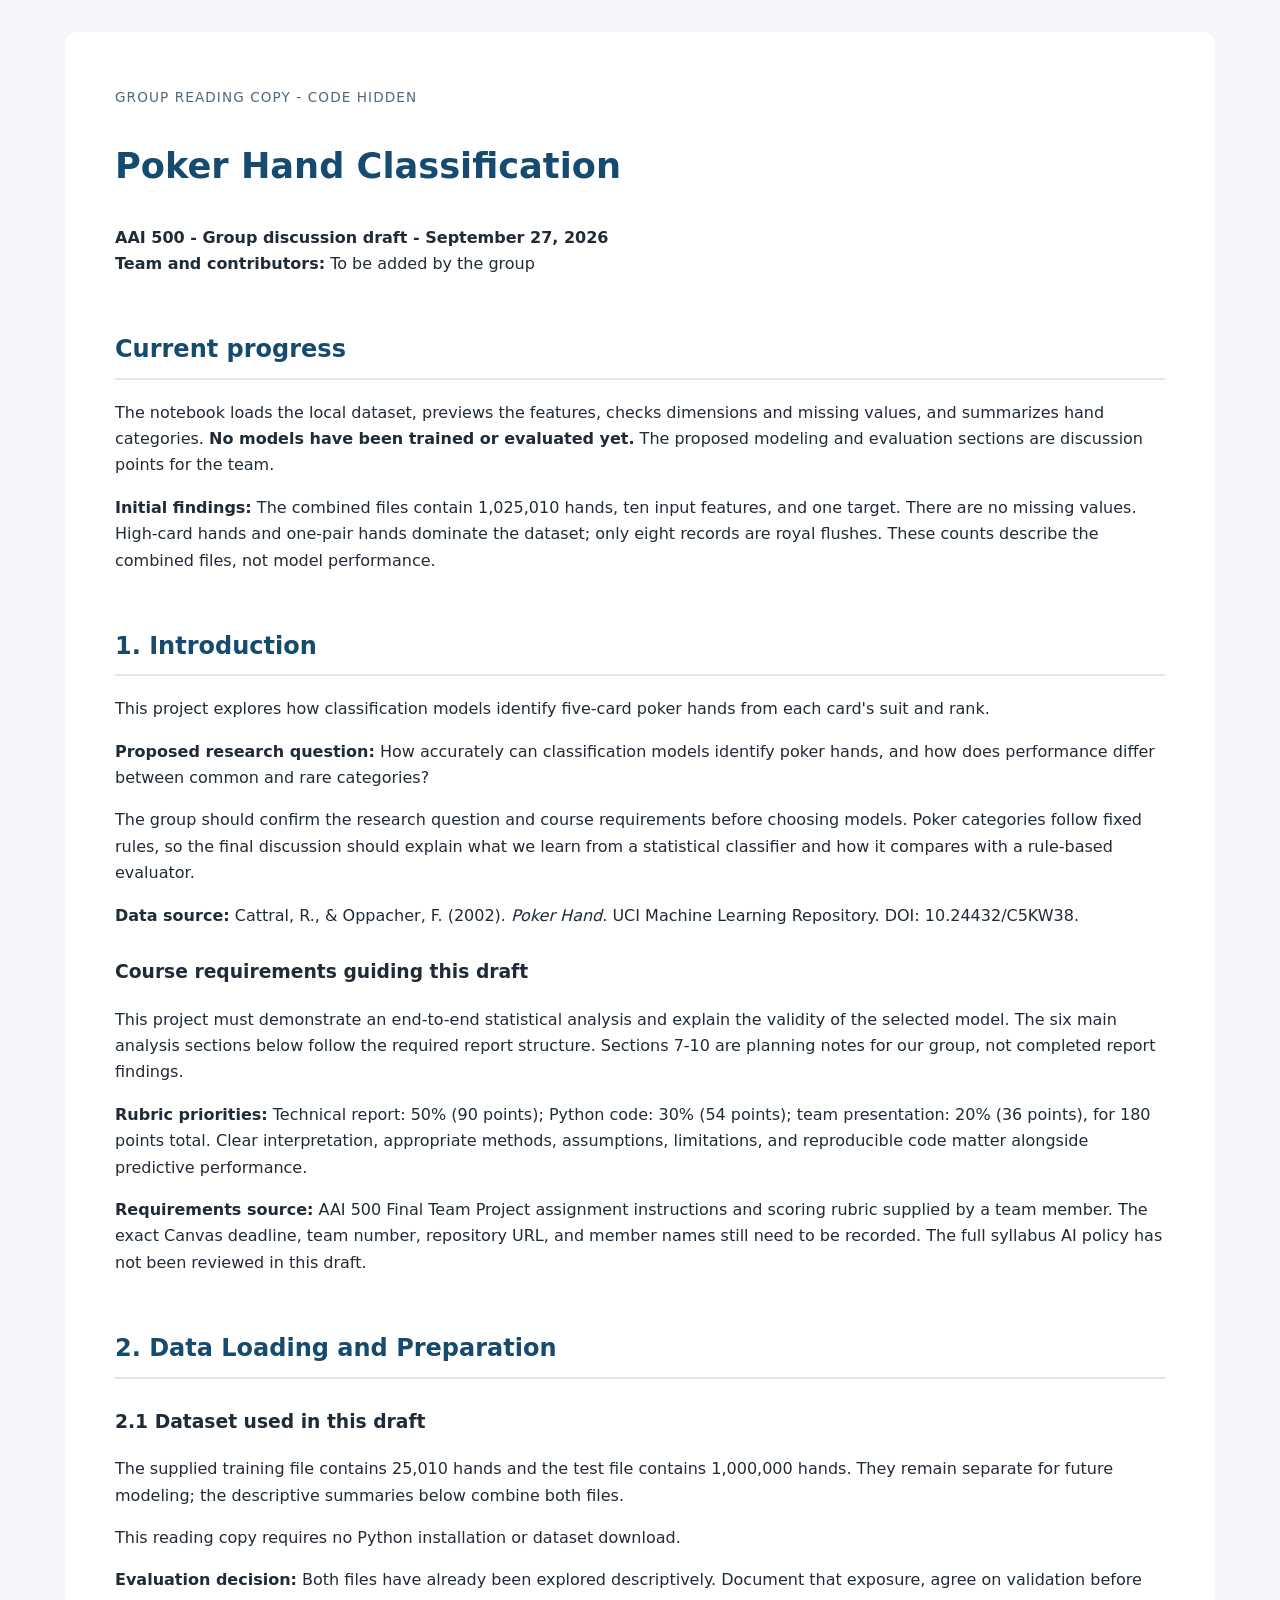
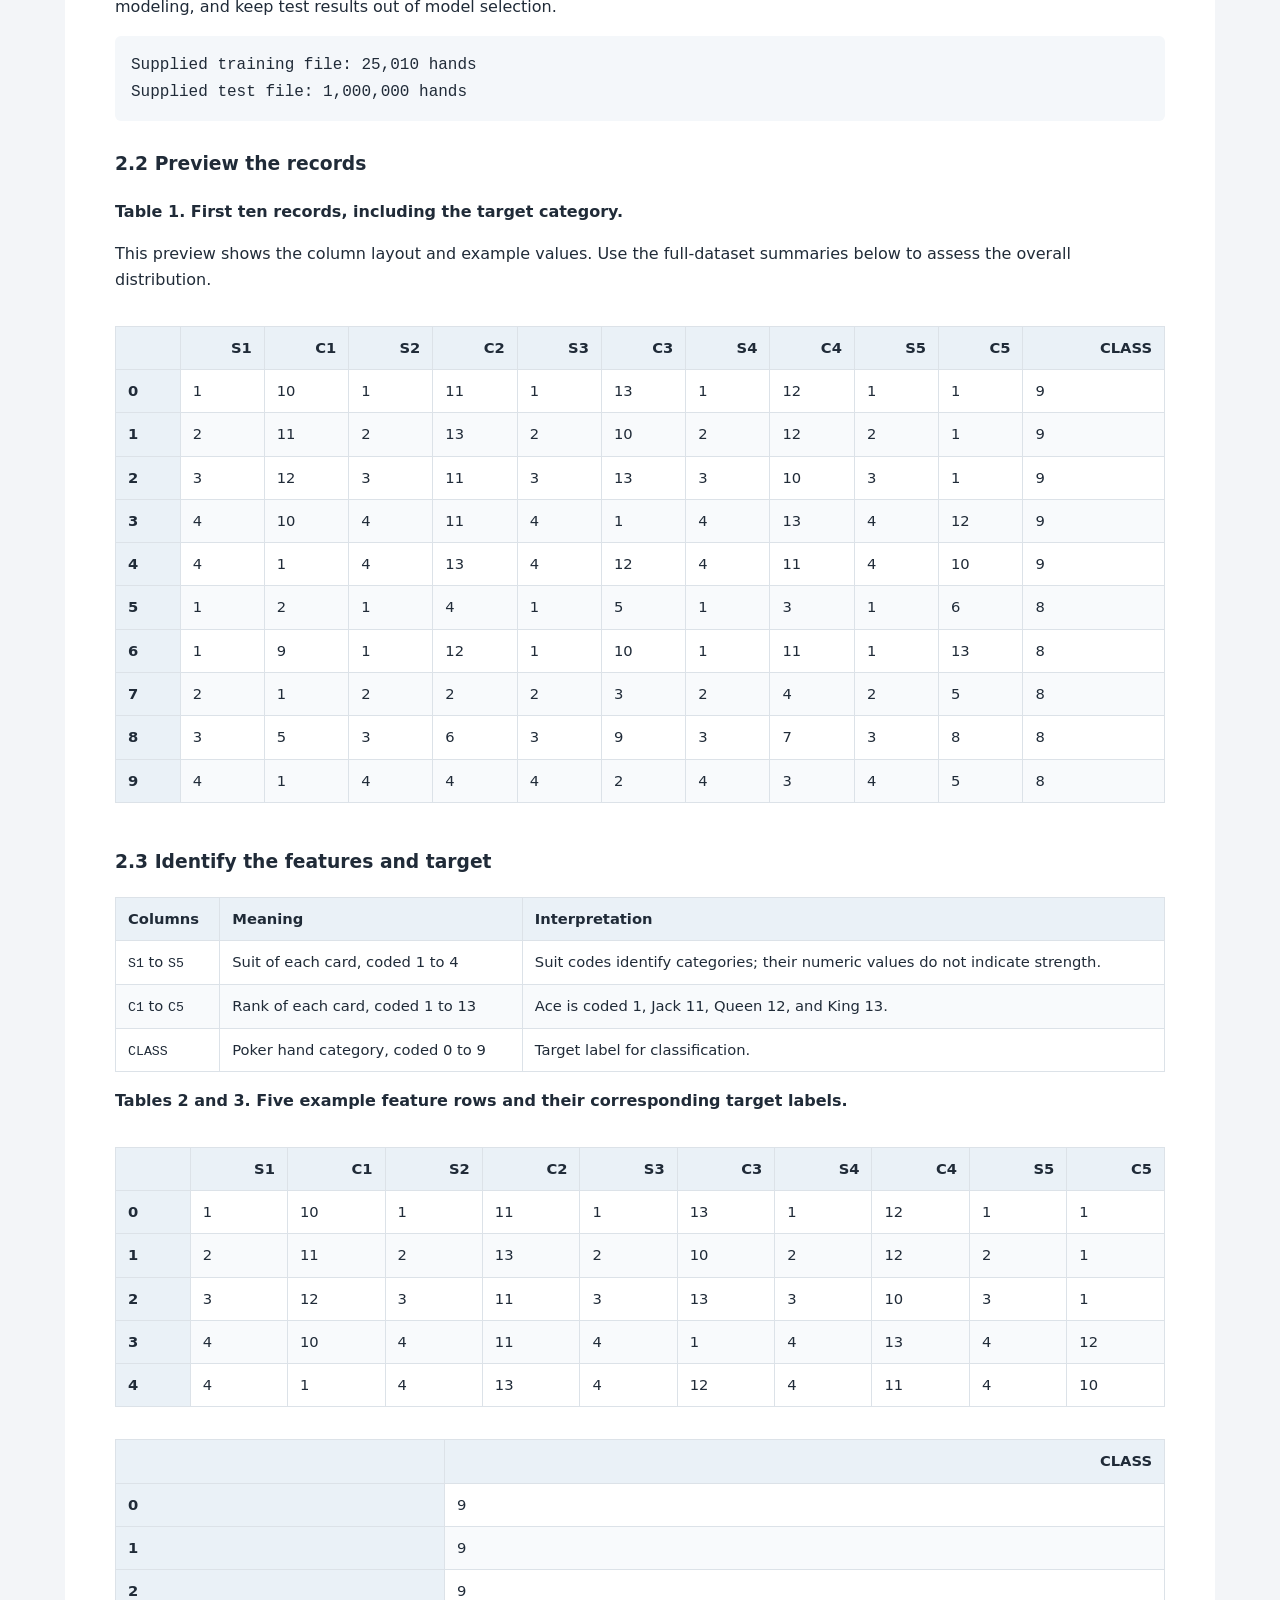
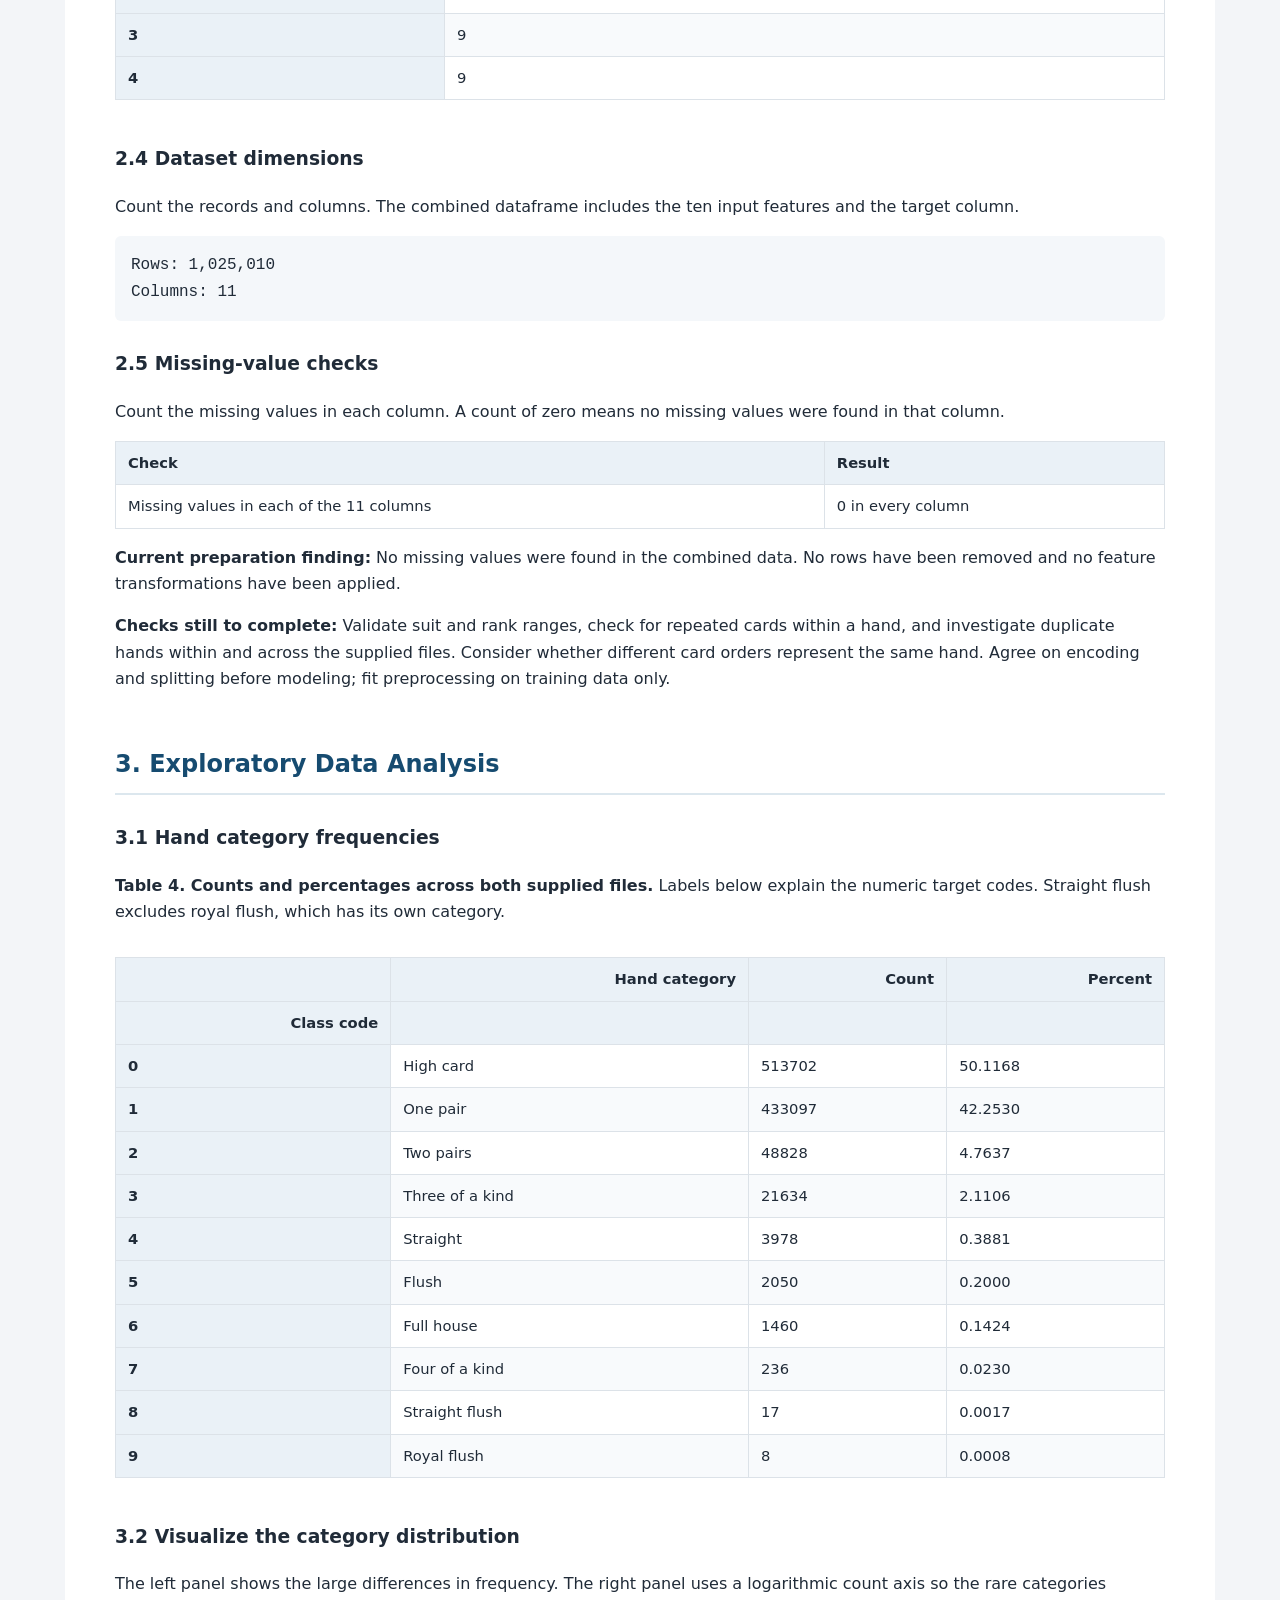
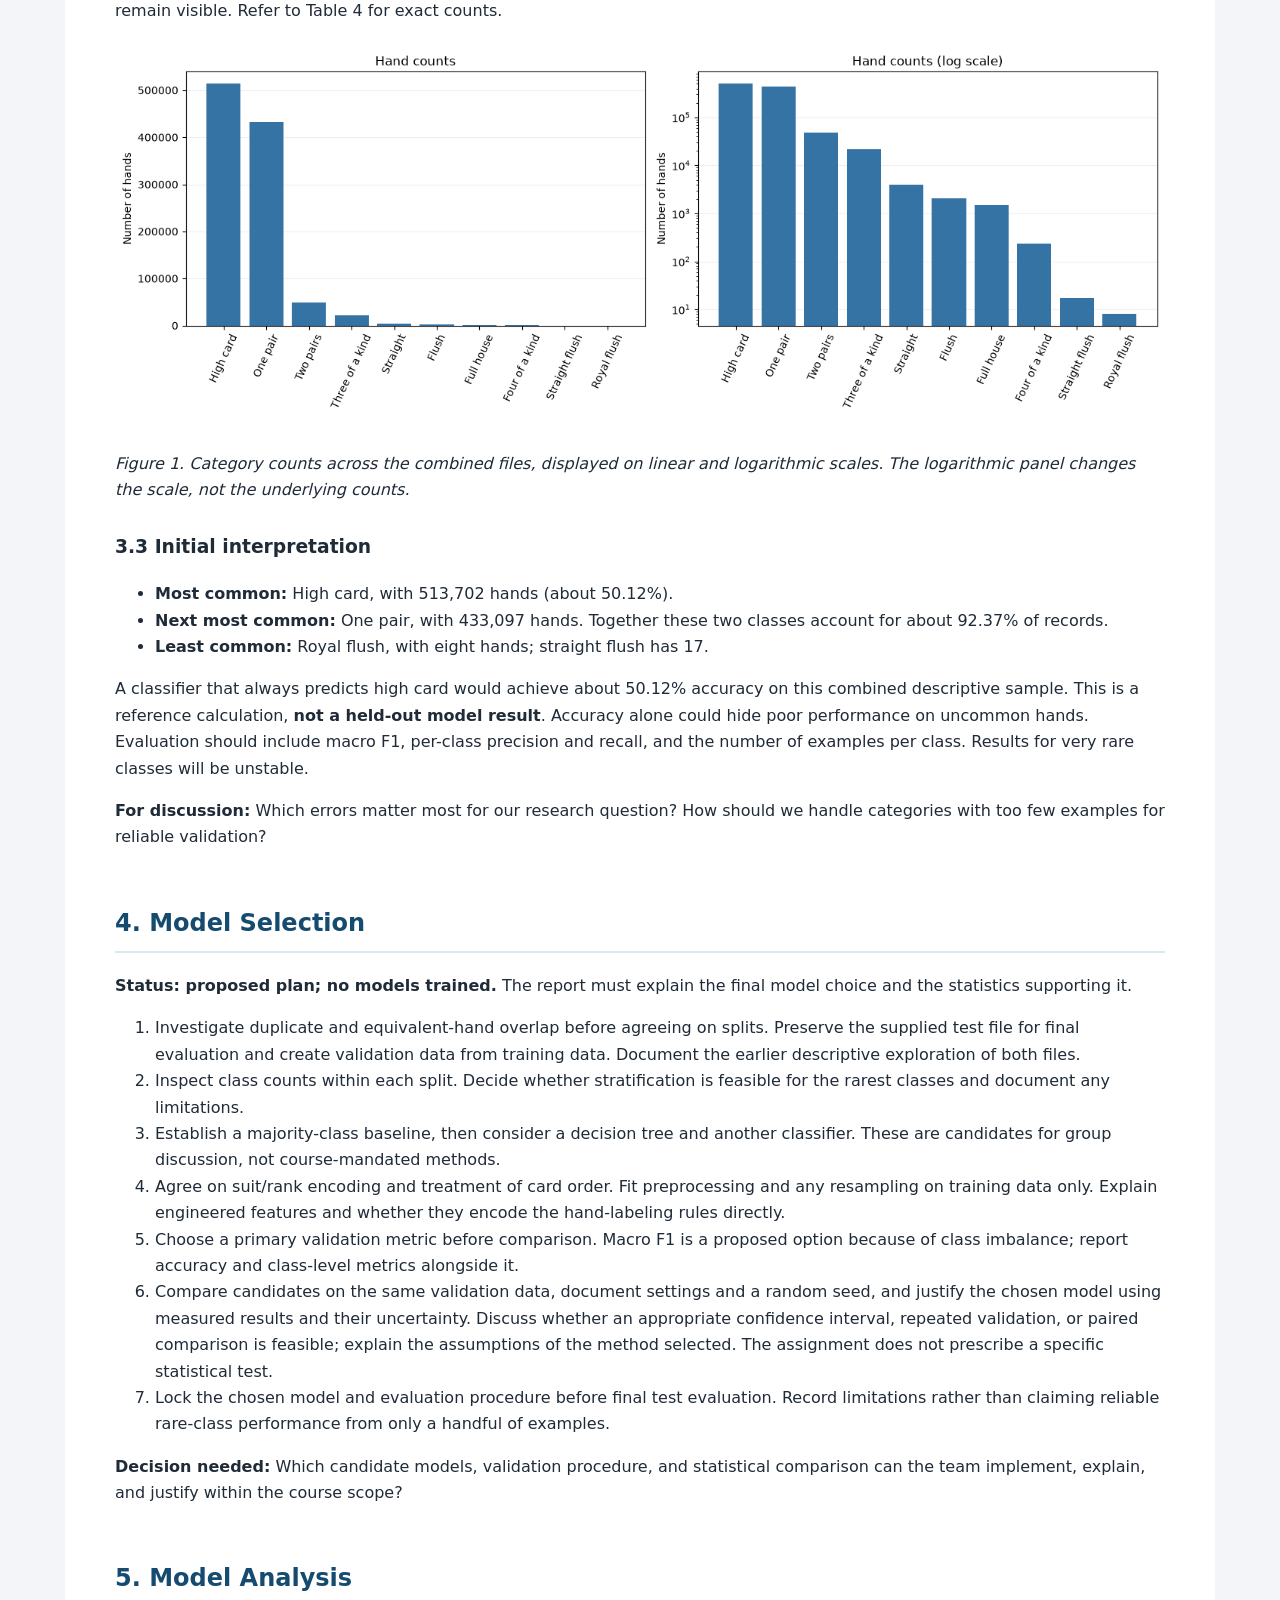
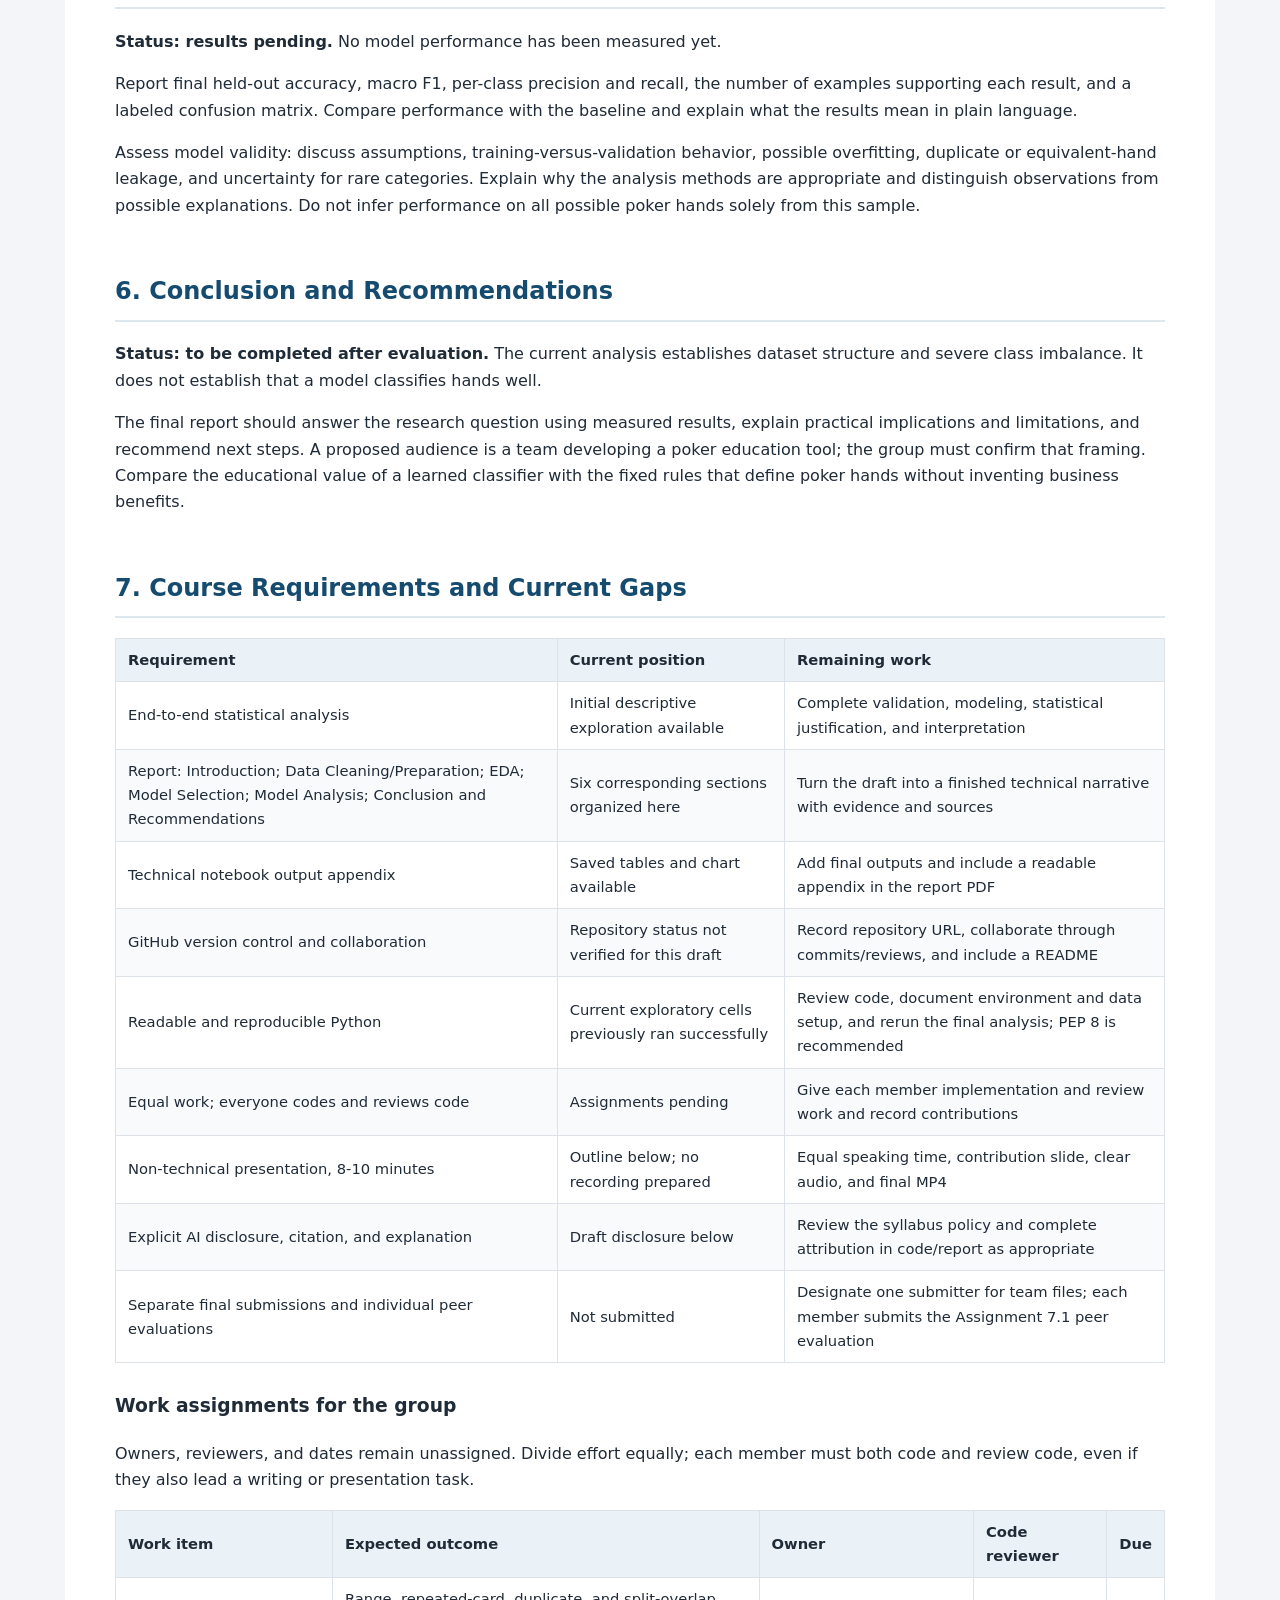
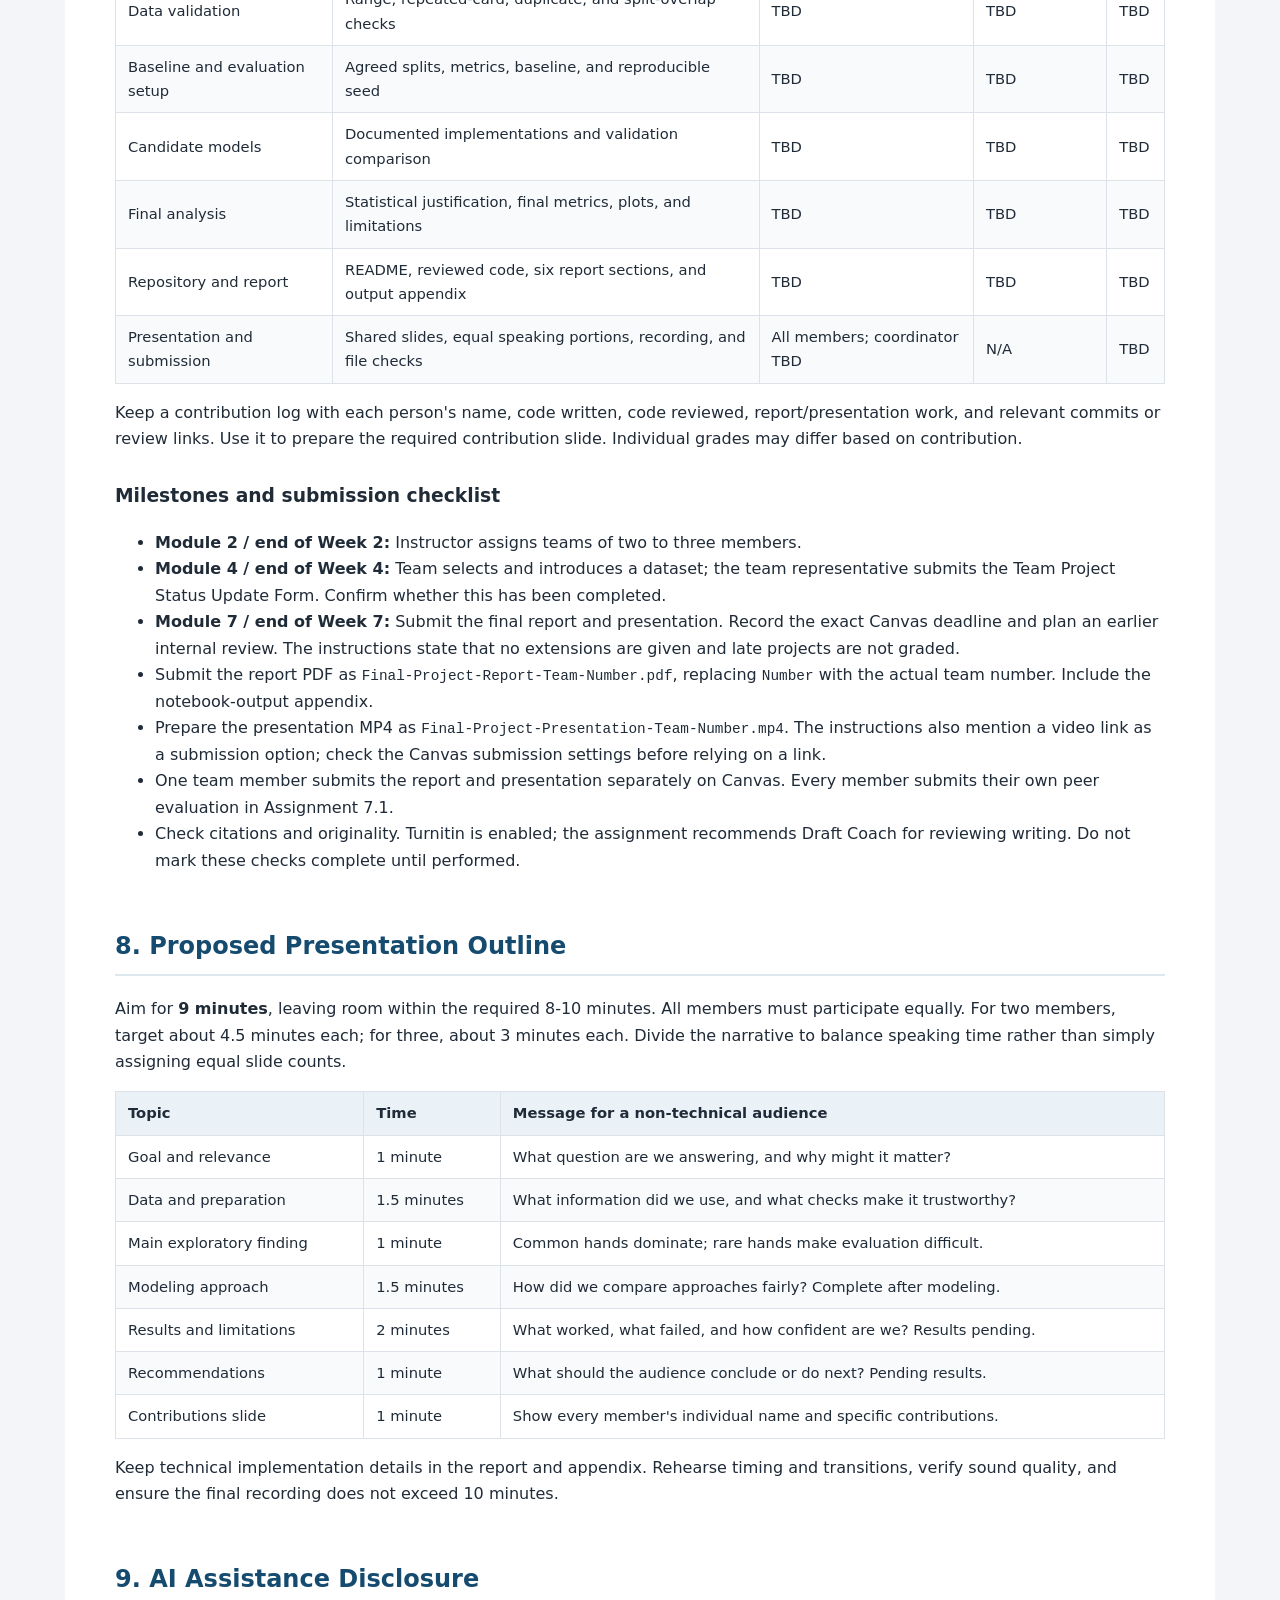
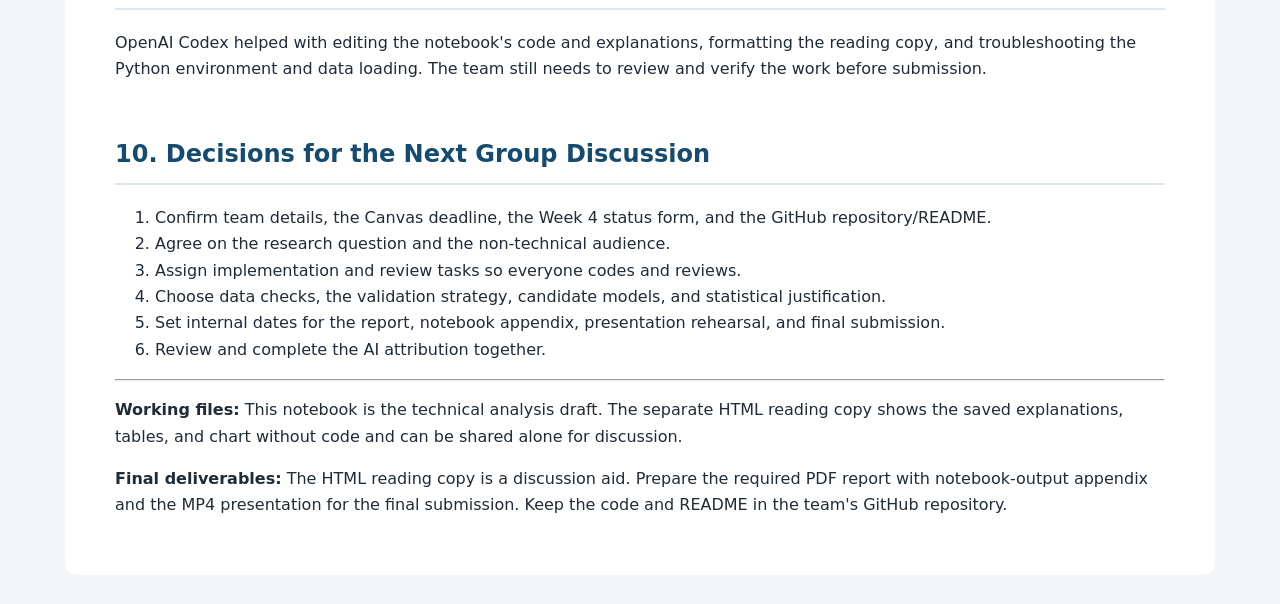
==== index.html @ eae1aa44 "added index.html" ====
<!doctype html>
<html lang="en">
  <head>
    <meta charset="utf-8">
    <meta name="viewport" content="width=device-width, initial-scale=1">
    <meta http-equiv="refresh" content="0; url=poker_hand_analysis_group_reading.html">
    <title>Poker Hand Analysis</title>
  </head>
  <body>
    <p>Opening the <a href="poker_hand_analysis_group_reading.html">Poker Hand Analysis report</a>.</p>
  </body>
</html>
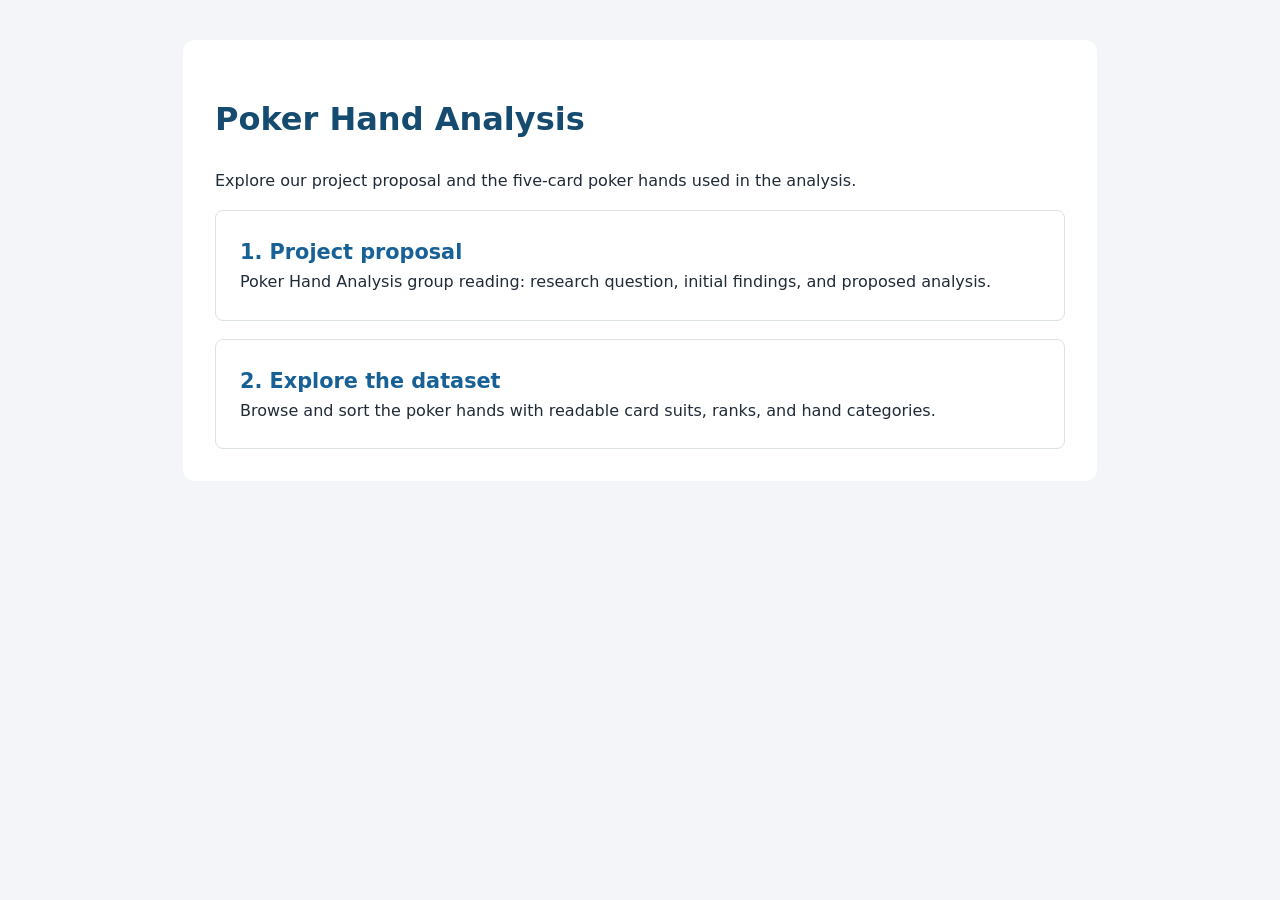
==== commit 72886688: "changed the index.html to have navigation" ====
--- a/index.html
+++ b/index.html
@@ -1,12 +1,7 @@
 <!doctype html>
-<html lang="en">
-  <head>
-    <meta charset="utf-8">
-    <meta name="viewport" content="width=device-width, initial-scale=1">
-    <meta http-equiv="refresh" content="0; url=poker_hand_analysis_group_reading.html">
-    <title>Poker Hand Analysis</title>
-  </head>
-  <body>
-    <p>Opening the <a href="poker_hand_analysis_group_reading.html">Poker Hand Analysis report</a>.</p>
-  </body>
-</html>
+<html lang="en"><head><meta charset="utf-8"><meta name="viewport" content="width=device-width, initial-scale=1"><title>Poker Hand Analysis</title>
+<style>body{margin:0;background:#f3f5f8;color:#202b38;font:16px/1.65 system-ui,sans-serif}main{max-width:850px;margin:40px auto;padding:32px;background:white;border-radius:12px}h1{color:#164b70}nav{display:grid;gap:18px}nav a{display:block;padding:24px;border:1px solid #dce2e8;border-radius:8px;color:#176196;text-decoration:none}nav a:hover{background:#eaf1f7}a:focus-visible{outline:3px solid #2563eb}strong{display:block;font-size:1.3rem}span{color:#202b38}@media(max-width:600px){main{margin:16px;padding:20px}}</style></head>
+<body><main><h1>Poker Hand Analysis</h1><p>Explore our project proposal and the five-card poker hands used in the analysis.</p><nav aria-label="Project navigation">
+<a href="poker_hand_analysis_group_reading.html"><strong>1. Project proposal</strong><span>Poker Hand Analysis group reading: research question, initial findings, and proposed analysis.</span></a>
+<a href="poker_hand_viewer.html"><strong>2. Explore the dataset</strong><span>Browse and sort the poker hands with readable card suits, ranks, and hand categories.</span></a>
+</nav></main></body></html>
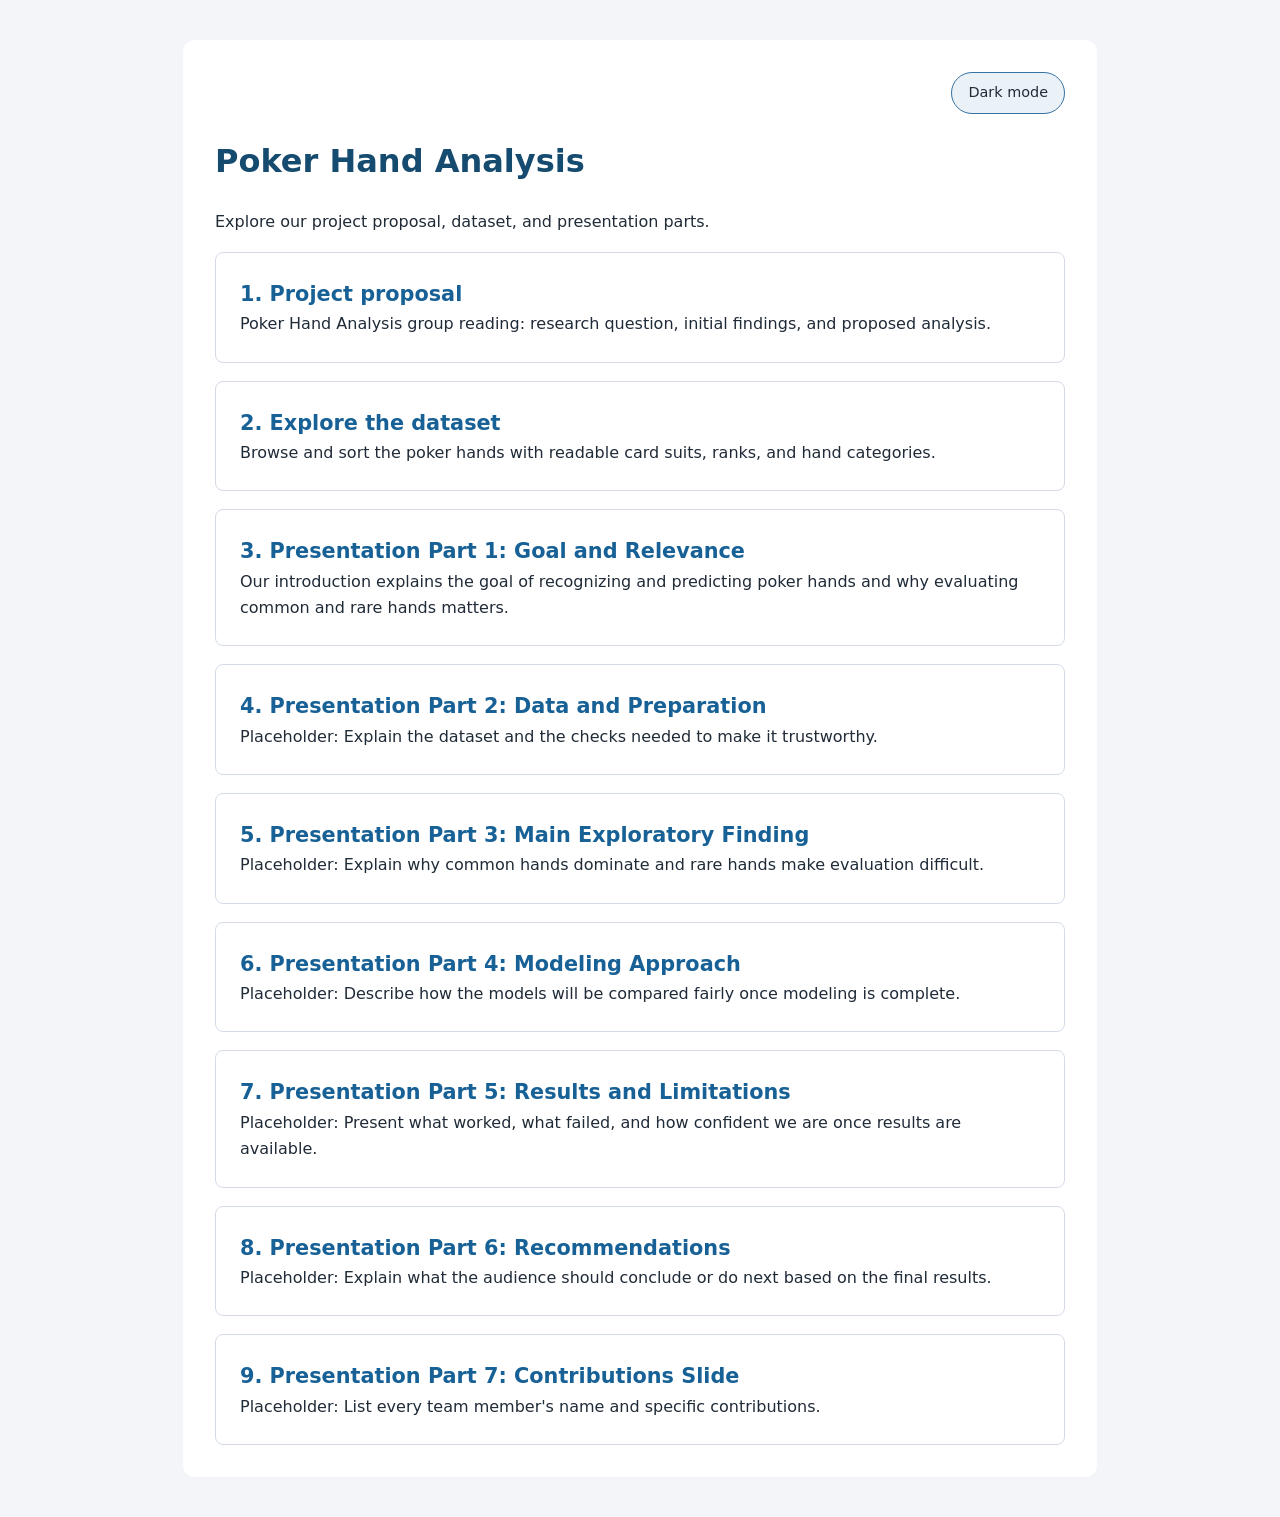
==== commit 4710dafd: "Add presentation pages with professor guidance and shared themes" ====
--- a/index.html
+++ b/index.html
@@ -1,7 +1,16 @@
 <!doctype html>
 <html lang="en"><head><meta charset="utf-8"><meta name="viewport" content="width=device-width, initial-scale=1"><title>Poker Hand Analysis</title>
-<style>body{margin:0;background:#f3f5f8;color:#202b38;font:16px/1.65 system-ui,sans-serif}main{max-width:850px;margin:40px auto;padding:32px;background:white;border-radius:12px}h1{color:#164b70}nav{display:grid;gap:18px}nav a{display:block;padding:24px;border:1px solid #dce2e8;border-radius:8px;color:#176196;text-decoration:none}nav a:hover{background:#eaf1f7}a:focus-visible{outline:3px solid #2563eb}strong{display:block;font-size:1.3rem}span{color:#202b38}@media(max-width:600px){main{margin:16px;padding:20px}}</style></head>
-<body><main><h1>Poker Hand Analysis</h1><p>Explore our project proposal and the five-card poker hands used in the analysis.</p><nav aria-label="Project navigation">
+<style>body{margin:0;background:#f3f5f8;color:#202b38;font:16px/1.65 system-ui,sans-serif}main{max-width:850px;margin:40px auto;padding:32px;background:white;border-radius:12px}h1{color:#164b70}nav{display:grid;gap:18px}nav a{display:block;padding:24px;border:1px solid #dce2e8;border-radius:8px;color:#176196;text-decoration:none}nav a:hover{background:#eaf1f7}a:focus-visible{outline:3px solid #2563eb}strong{display:block;font-size:1.3rem}span{color:#202b38}@media(max-width:600px){main{margin:16px;padding:20px}}</style><link rel="stylesheet" href="assets/theme.css">
+<script src="assets/theme.js"></script>
+</head>
+<body><main><div class="theme-controls"><button class="theme-toggle" id="theme-toggle" type="button" aria-pressed="false" hidden>Dark mode</button></div><h1>Poker Hand Analysis</h1><p>Explore our project proposal, dataset, and presentation parts.</p><nav aria-label="Project navigation">
 <a href="poker_hand_analysis_group_reading.html"><strong>1. Project proposal</strong><span>Poker Hand Analysis group reading: research question, initial findings, and proposed analysis.</span></a>
 <a href="poker_hand_viewer.html"><strong>2. Explore the dataset</strong><span>Browse and sort the poker hands with readable card suits, ranks, and hand categories.</span></a>
-</nav></main></body></html>+<a href="presentation_part1_goals_and_relevance.html"><strong>3. Presentation Part 1: Goal and Relevance</strong><span>Our introduction explains the goal of recognizing and predicting poker hands and why evaluating common and rare hands matters.</span></a>
+<a href="presentation_part2_data_and_preparation.html"><strong>4. Presentation Part 2: Data and Preparation</strong><span>Placeholder: Explain the dataset and the checks needed to make it trustworthy.</span></a>
+<a href="presentation_part3_main_exploratory_finding.html"><strong>5. Presentation Part 3: Main Exploratory Finding</strong><span>Placeholder: Explain why common hands dominate and rare hands make evaluation difficult.</span></a>
+<a href="presentation_part4_modeling_approach.html"><strong>6. Presentation Part 4: Modeling Approach</strong><span>Placeholder: Describe how the models will be compared fairly once modeling is complete.</span></a>
+<a href="presentation_part5_results_and_limitations.html"><strong>7. Presentation Part 5: Results and Limitations</strong><span>Placeholder: Present what worked, what failed, and how confident we are once results are available.</span></a>
+<a href="presentation_part6_recommendations.html"><strong>8. Presentation Part 6: Recommendations</strong><span>Placeholder: Explain what the audience should conclude or do next based on the final results.</span></a>
+<a href="presentation_part7_contributions.html"><strong>9. Presentation Part 7: Contributions Slide</strong><span>Placeholder: List every team member&#x27;s name and specific contributions.</span></a>
+</nav></main></body></html>
--- a/assets/theme.css
+++ b/assets/theme.css
@@ -0,0 +1,28 @@
+/* Shared colors for every project page. */
+:root{color-scheme:light;--page:#f3f5f8;--surface:#fff;--text:#202b38;--heading:#164b70;--link:#176196;--muted:#526779;--slide:#eaf1f7;--accent:#3673a5;--note:#f8fafc;--focus:#2563eb;--tip:#f7f0ff;--bubble-border:#c5afe0;--tip-heading:#654586;--border:#d4dbe6}
+:root[data-theme="dark"]{color-scheme:dark;--page:#101722;--surface:#1b2635;--text:#e5ebf3;--heading:#abd9ff;--link:#93caff;--muted:#b4c3d5;--slide:#26394d;--accent:#84b7e6;--note:#243244;--focus:#a6ceff;--tip:#30283f;--bubble-border:#9276b1;--tip-heading:#dbc0fa;--border:#4b5c72}
+body{background:var(--page);color:var(--text)}
+main{background:var(--surface)}
+h1,h2,h3{color:var(--heading)}
+a,nav a{color:var(--link)}
+nav a{border-color:var(--border)}nav a:hover{background:var(--slide)}nav a span{color:var(--text)}
+.subtitle,.badge{color:var(--muted)}
+h2,th,td,.table-container{border-color:var(--border)}
+table{background:var(--surface);color:var(--text)}
+th,.slide{background:var(--slide)}tbody tr:nth-child(even),pre,.note{background:var(--note)}
+blockquote,.note{border-color:var(--accent)}
+button,input,select{color:var(--text);background:var(--surface);border:1px solid var(--border)}
+button:disabled{opacity:.5}
+a:focus-visible,button:focus-visible,input:focus-visible,select:focus-visible,summary:focus-visible{outline:3px solid var(--focus);outline-offset:3px}
+.professor-tip{background:var(--tip)}
+.speech-bubble,.speech-bubble::before{background:var(--surface);border-color:var(--bubble-border)}
+.speech-bubble strong{color:var(--tip-heading)}
+.page-toolbar{display:flex;align-items:center;justify-content:space-between;flex-wrap:wrap;gap:16px}
+.theme-controls{display:flex;justify-content:flex-end;margin-bottom:16px}
+.theme-toggle{font:inherit;font-size:.9rem;color:var(--text);background:var(--slide);border:1px solid var(--accent);border-radius:999px;padding:8px 16px;cursor:pointer;white-space:nowrap}
+.theme-toggle:hover{border-color:var(--text)}
+.theme-toggle[aria-pressed="true"]{background:var(--tip);border-color:var(--bubble-border)}
+@media print{
+  :root[data-theme]{color-scheme:light;--page:#fff;--surface:#fff;--text:#202b38;--heading:#164b70;--link:#176196;--muted:#526779;--slide:#eaf1f7;--accent:#3673a5;--note:#f8fafc;--tip:#f7f0ff;--bubble-border:#c5afe0;--tip-heading:#654586;--border:#d4dbe6}
+  .theme-controls,.theme-toggle{display:none}
+}
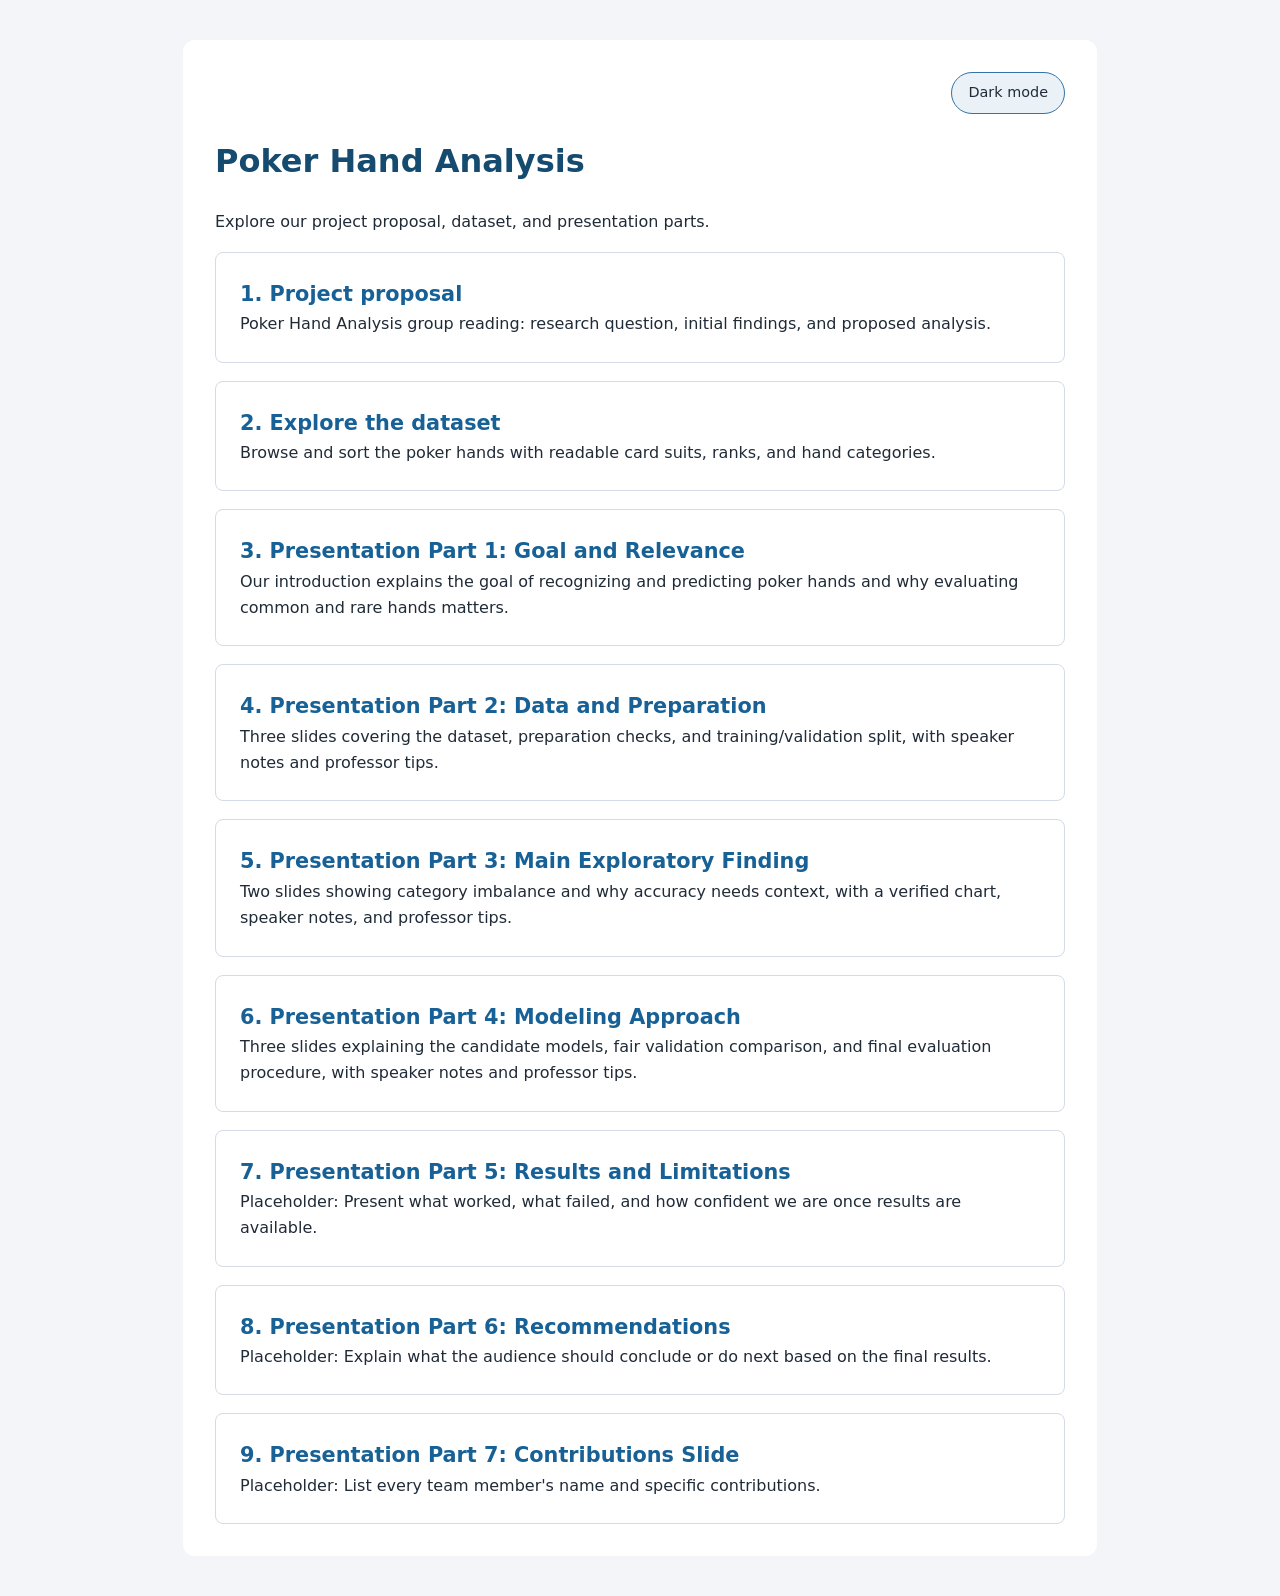
==== commit e3567a4c: "Add poker training notebook and presentation slides" ====
--- a/index.html
+++ b/index.html
@@ -7,9 +7,9 @@
 <a href="poker_hand_analysis_group_reading.html"><strong>1. Project proposal</strong><span>Poker Hand Analysis group reading: research question, initial findings, and proposed analysis.</span></a>
 <a href="poker_hand_viewer.html"><strong>2. Explore the dataset</strong><span>Browse and sort the poker hands with readable card suits, ranks, and hand categories.</span></a>
 <a href="presentation_part1_goals_and_relevance.html"><strong>3. Presentation Part 1: Goal and Relevance</strong><span>Our introduction explains the goal of recognizing and predicting poker hands and why evaluating common and rare hands matters.</span></a>
-<a href="presentation_part2_data_and_preparation.html"><strong>4. Presentation Part 2: Data and Preparation</strong><span>Placeholder: Explain the dataset and the checks needed to make it trustworthy.</span></a>
-<a href="presentation_part3_main_exploratory_finding.html"><strong>5. Presentation Part 3: Main Exploratory Finding</strong><span>Placeholder: Explain why common hands dominate and rare hands make evaluation difficult.</span></a>
-<a href="presentation_part4_modeling_approach.html"><strong>6. Presentation Part 4: Modeling Approach</strong><span>Placeholder: Describe how the models will be compared fairly once modeling is complete.</span></a>
+<a href="presentation_part2_data_and_preparation.html"><strong>4. Presentation Part 2: Data and Preparation</strong><span>Three slides covering the dataset, preparation checks, and training/validation split, with speaker notes and professor tips.</span></a>
+<a href="presentation_part3_main_exploratory_finding.html"><strong>5. Presentation Part 3: Main Exploratory Finding</strong><span>Two slides showing category imbalance and why accuracy needs context, with a verified chart, speaker notes, and professor tips.</span></a>
+<a href="presentation_part4_modeling_approach.html"><strong>6. Presentation Part 4: Modeling Approach</strong><span>Three slides explaining the candidate models, fair validation comparison, and final evaluation procedure, with speaker notes and professor tips.</span></a>
 <a href="presentation_part5_results_and_limitations.html"><strong>7. Presentation Part 5: Results and Limitations</strong><span>Placeholder: Present what worked, what failed, and how confident we are once results are available.</span></a>
 <a href="presentation_part6_recommendations.html"><strong>8. Presentation Part 6: Recommendations</strong><span>Placeholder: Explain what the audience should conclude or do next based on the final results.</span></a>
 <a href="presentation_part7_contributions.html"><strong>9. Presentation Part 7: Contributions Slide</strong><span>Placeholder: List every team member&#x27;s name and specific contributions.</span></a>
